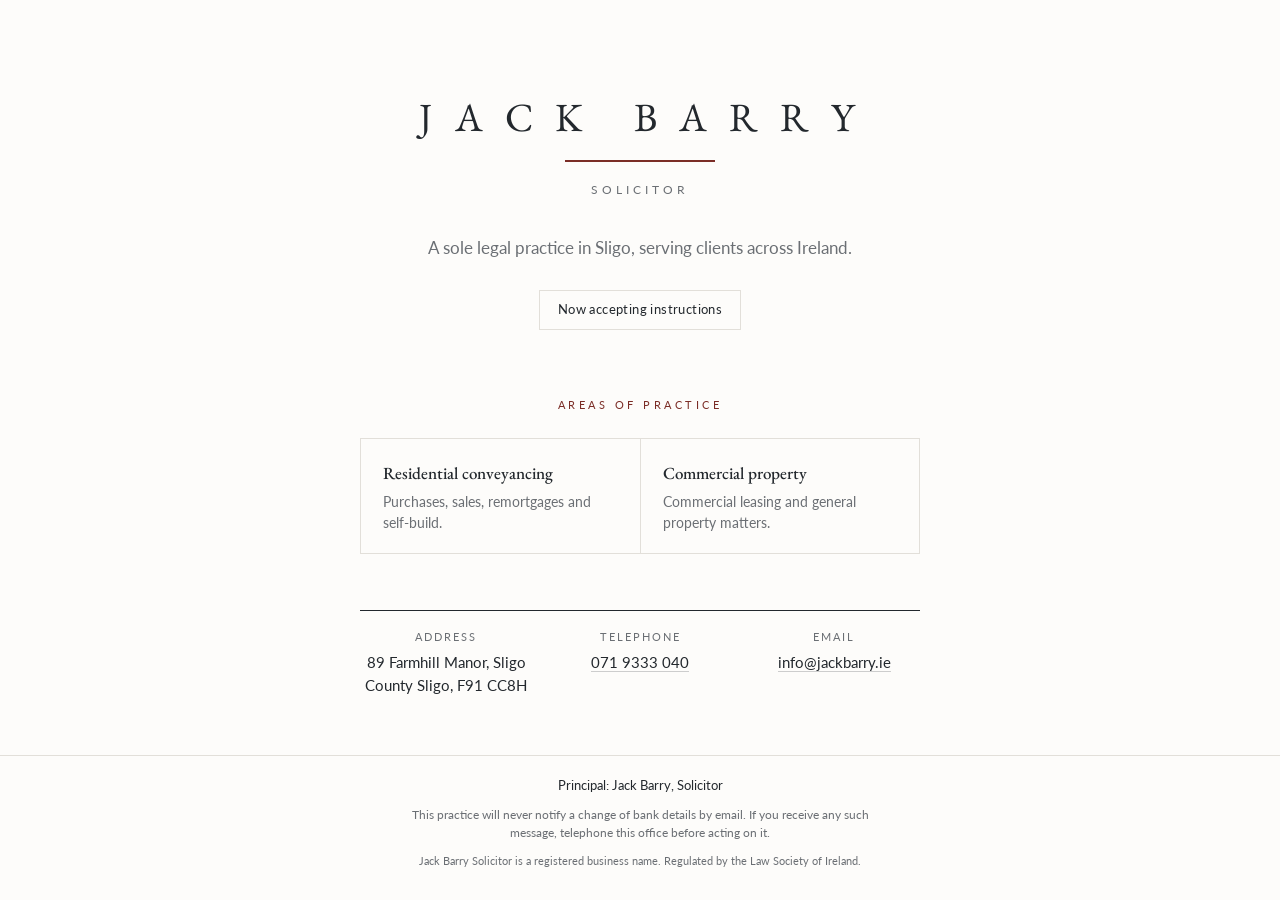
==== index.html @ 8c0473c4 "Add files via upload" ====
<!DOCTYPE html>
<html lang="en">
<head>
<meta charset="UTF-8">
<meta name="viewport" content="width=device-width, initial-scale=1.0">
<title>Jack Barry Solicitor — Solicitors, Sligo</title>
<meta name="description" content="Jack Barry Solicitor — a sole legal practice in Sligo. Residential and commercial conveyancing, probate, wills and enduring powers of attorney. Serving clients across Ireland.">
<meta name="robots" content="index,follow">
<link rel="preconnect" href="https://fonts.googleapis.com">
<link rel="preconnect" href="https://fonts.gstatic.com" crossorigin>
<link href="https://fonts.googleapis.com/css2?family=EB+Garamond:wght@400;500&family=Lato:wght@400;700&display=swap" rel="stylesheet">
<style>
  :root{ --ink:#23282D; --oxblood:#7B2D26; --muted:#6B6F74; --line:#E2DFD9; --paper:#FDFCFA; }
  *{box-sizing:border-box;margin:0;padding:0}
  body{font-family:'Lato',system-ui,sans-serif;color:var(--ink);background:var(--paper);
       line-height:1.65;-webkit-font-smoothing:antialiased;min-height:100vh;
       display:flex;flex-direction:column}
  .wrap{width:100%;max-width:620px;margin:0 auto;padding:0 30px}

  /* masthead — mirrors the letterhead exactly */
  header{flex:1 0 auto;display:flex;flex-direction:column;justify-content:center;
         align-items:center;text-align:center;padding:84px 0 52px}
  .name{font-family:'EB Garamond',Georgia,serif;font-weight:400;font-size:40px;
        letter-spacing:7px;color:var(--ink);line-height:1.15}
  @media(max-width:560px){.name{font-size:26px;letter-spacing:4px}}
  .rule{width:150px;height:2px;background:var(--oxblood);margin:20px auto 18px}
  .role{font-size:12px;letter-spacing:4px;color:var(--muted);text-transform:uppercase}
  .lede{margin:34px auto 0;font-size:17px;color:var(--muted);max-width:430px}
  .status{display:inline-block;margin-top:28px;font-size:13px;letter-spacing:.4px;
          color:var(--ink);border:1px solid var(--line);padding:8px 18px}

  /* practice areas */
  .areas{padding:4px 0 56px}
  .eyebrow{text-align:center;font-size:11px;letter-spacing:3.5px;text-transform:uppercase;
           color:var(--oxblood);margin-bottom:24px}
  .grid{display:grid;grid-template-columns:1fr 1fr;gap:1px;background:var(--line);border:1px solid var(--line)}
  @media(max-width:560px){.grid{grid-template-columns:1fr}}
  .cell{background:var(--paper);padding:20px 22px}
  .cell h2{font-family:'EB Garamond',Georgia,serif;font-weight:500;font-size:17px;margin-bottom:5px}
  .cell p{font-size:13.5px;color:var(--muted);line-height:1.5}

  /* contact — labelled, like the letterhead footer */
  .contact{padding:0 0 58px}
  .cols{display:grid;grid-template-columns:repeat(3,1fr);gap:22px;text-align:center;
        border-top:1px solid var(--ink);padding-top:18px}
  @media(max-width:560px){.cols{grid-template-columns:1fr;gap:16px}}
  .lbl{font-size:10.5px;letter-spacing:2px;text-transform:uppercase;color:var(--muted);margin-bottom:5px}
  .val{font-size:14.5px;line-height:1.6}
  .val a{color:var(--ink);text-decoration:none;border-bottom:1px solid rgba(35,40,45,.22)}
  .val a:hover{border-color:var(--oxblood)}

  footer{flex-shrink:0;border-top:1px solid var(--line);padding:20px 0 30px;text-align:center}
  .principal{font-size:12.5px;color:var(--ink);margin-bottom:9px}
  .fraud{font-size:11.5px;color:var(--muted);max-width:470px;margin:0 auto;line-height:1.55}
  .reg{font-size:10.5px;color:var(--muted);margin-top:11px}
</style>
</head>
<body>

<header>
  <div class="wrap">
    <div class="name">J A C K &nbsp; B A R R Y</div>
    <div class="rule"></div>
    <div class="role">Solicitor</div>
    <p class="lede">A sole legal practice in Sligo, serving clients across Ireland.</p>
    <span class="status">Now accepting instructions</span>
  </div>
</header>

<section class="areas">
  <div class="wrap">
    <div class="eyebrow">Areas of practice</div>
    <div class="grid">
      <div class="cell"><h2>Residential conveyancing</h2><p>Purchases, sales, remortgages and self-build.</p></div>
      <div class="cell"><h2>Commercial property</h2><p>Commercial leasing and general property matters.</p></div>
    </div>
  </div>
</section>

<section class="contact">
  <div class="wrap">
    <div class="cols">
      <div>
        <div class="lbl">Address</div>
        <div class="val">89 Farmhill Manor, Sligo<br>County Sligo, F91&nbsp;CC8H</div>
      </div>
      <div>
        <div class="lbl">Telephone</div>
        <div class="val"><a href="tel:+353719333040">071 9333 040</a></div>
      </div>
      <div>
        <div class="lbl">Email</div>
        <div class="val"><a href="mailto:info@jackbarry.ie">info@jackbarry.ie</a></div>
      </div>
    </div>
  </div>
</section>

<footer>
  <div class="wrap">
    <p class="principal">Principal: Jack Barry, Solicitor</p>
    <p class="fraud">This practice will never notify a change of bank details by email. If you receive any such message, telephone this office before acting on it.</p>
    <p class="reg">Jack Barry Solicitor is a registered business name. Regulated by the Law Society of Ireland.</p>
  </div>
</footer>

</body>
</html>
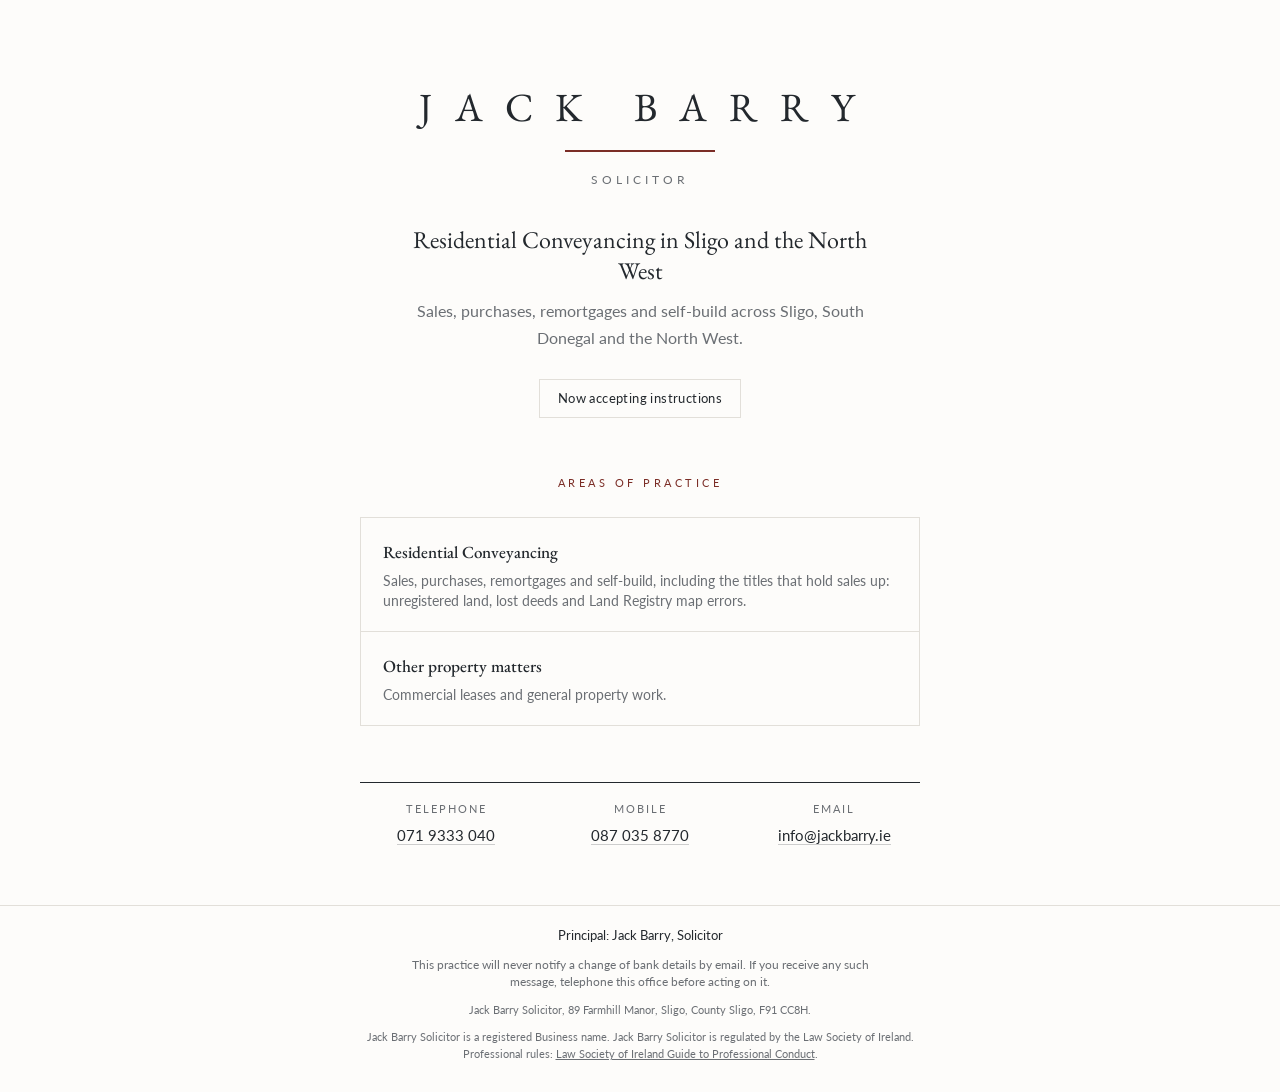
==== commit 51bec233: "Add files via upload Lead with residential conveyancing" ====
--- a/index.html
+++ b/index.html
@@ -3,8 +3,8 @@
 <head>
 <meta charset="UTF-8">
 <meta name="viewport" content="width=device-width, initial-scale=1.0">
-<title>Jack Barry Solicitor — Solicitors, Sligo</title>
-<meta name="description" content="Jack Barry Solicitor — a sole legal practice in Sligo. Residential and commercial conveyancing, probate, wills and enduring powers of attorney. Serving clients across Ireland.">
+<title>Jack Barry Solicitor | Residential Conveyancing, Sligo</title>
+<meta name="description" content="Residential Conveyancing solicitor in Sligo: sales, purchases and remortgages across Sligo, South Donegal and the North West.">
 <meta name="robots" content="index,follow">
 <link rel="preconnect" href="https://fonts.googleapis.com">
 <link rel="preconnect" href="https://fonts.gstatic.com" crossorigin>
@@ -25,7 +25,10 @@
   @media(max-width:560px){.name{font-size:26px;letter-spacing:4px}}
   .rule{width:150px;height:2px;background:var(--oxblood);margin:20px auto 18px}
   .role{font-size:12px;letter-spacing:4px;color:var(--muted);text-transform:uppercase}
-  .lede{margin:34px auto 0;font-size:17px;color:var(--muted);max-width:430px}
+  h1{font-family:'EB Garamond',Georgia,serif;font-weight:400;font-size:24px;line-height:1.3;
+     color:var(--ink);margin:34px auto 0;max-width:460px}
+  @media(max-width:560px){h1{font-size:21px}}
+  .lede{margin:12px auto 0;font-size:16px;color:var(--muted);max-width:450px}
   .status{display:inline-block;margin-top:28px;font-size:13px;letter-spacing:.4px;
           color:var(--ink);border:1px solid var(--line);padding:8px 18px}
 
@@ -36,6 +39,7 @@
   .grid{display:grid;grid-template-columns:1fr 1fr;gap:1px;background:var(--line);border:1px solid var(--line)}
   @media(max-width:560px){.grid{grid-template-columns:1fr}}
   .cell{background:var(--paper);padding:20px 22px}
+  .cell.wide{grid-column:1 / -1}
   .cell h2{font-family:'EB Garamond',Georgia,serif;font-weight:500;font-size:17px;margin-bottom:5px}
   .cell p{font-size:13.5px;color:var(--muted);line-height:1.5}
 
@@ -52,7 +56,8 @@
   footer{flex-shrink:0;border-top:1px solid var(--line);padding:20px 0 30px;text-align:center}
   .principal{font-size:12.5px;color:var(--ink);margin-bottom:9px}
   .fraud{font-size:11.5px;color:var(--muted);max-width:470px;margin:0 auto;line-height:1.55}
-  .reg{font-size:10.5px;color:var(--muted);margin-top:11px}
+  .reg{font-size:10.5px;color:var(--muted);margin-top:11px;line-height:1.55}
+  .reg a{color:var(--muted)}
 </style>
 </head>
 <body>
@@ -62,7 +67,8 @@
     <div class="name">J A C K &nbsp; B A R R Y</div>
     <div class="rule"></div>
     <div class="role">Solicitor</div>
-    <p class="lede">A sole legal practice in Sligo, serving clients across Ireland.</p>
+    <h1>Residential Conveyancing in Sligo and the North West</h1>
+    <p class="lede">Sales, purchases, remortgages and self-build across Sligo, South Donegal and the North West.</p>
     <span class="status">Now accepting instructions</span>
   </div>
 </header>
@@ -71,8 +77,8 @@
   <div class="wrap">
     <div class="eyebrow">Areas of practice</div>
     <div class="grid">
-      <div class="cell"><h2>Residential conveyancing</h2><p>Purchases, sales, remortgages and self-build.</p></div>
-      <div class="cell"><h2>Commercial property</h2><p>Commercial leasing and general property matters.</p></div>
+      <div class="cell wide"><h2>Residential Conveyancing</h2><p>Sales, purchases, remortgages and self-build, including the titles that hold sales up: unregistered land, lost deeds and Land Registry map errors.</p></div>
+      <div class="cell wide"><h2>Other property matters</h2><p>Commercial leases and general property work.</p></div>
     </div>
   </div>
 </section>
@@ -81,12 +87,12 @@
   <div class="wrap">
     <div class="cols">
       <div>
-        <div class="lbl">Address</div>
-        <div class="val">89 Farmhill Manor, Sligo<br>County Sligo, F91&nbsp;CC8H</div>
+        <div class="lbl">Telephone</div>
+        <div class="val"><a href="tel:+353719333040">071 9333 040</a></div>
       </div>
       <div>
-        <div class="lbl">Telephone</div>
-        <div class="val"><a href="tel:+353719333040">071 9333 040</a></div>
+        <div class="lbl">Mobile</div>
+        <div class="val"><a href="tel:+353870358770">087 035 8770</a></div>
       </div>
       <div>
         <div class="lbl">Email</div>
@@ -100,7 +106,8 @@
   <div class="wrap">
     <p class="principal">Principal: Jack Barry, Solicitor</p>
     <p class="fraud">This practice will never notify a change of bank details by email. If you receive any such message, telephone this office before acting on it.</p>
-    <p class="reg">Jack Barry Solicitor is a registered business name. Regulated by the Law Society of Ireland.</p>
+    <p class="reg">Jack Barry Solicitor, 89 Farmhill Manor, Sligo, County Sligo, F91&nbsp;CC8H.</p>
+    <p class="reg">Jack Barry Solicitor is a registered Business name. Jack Barry Solicitor is regulated by the Law Society of Ireland. Professional rules: <a href="https://www.lawsociety.ie/globalassets/documents/committees/conduct-guide.pdf">Law Society of Ireland Guide to Professional Conduct</a>.</p>
   </div>
 </footer>
 
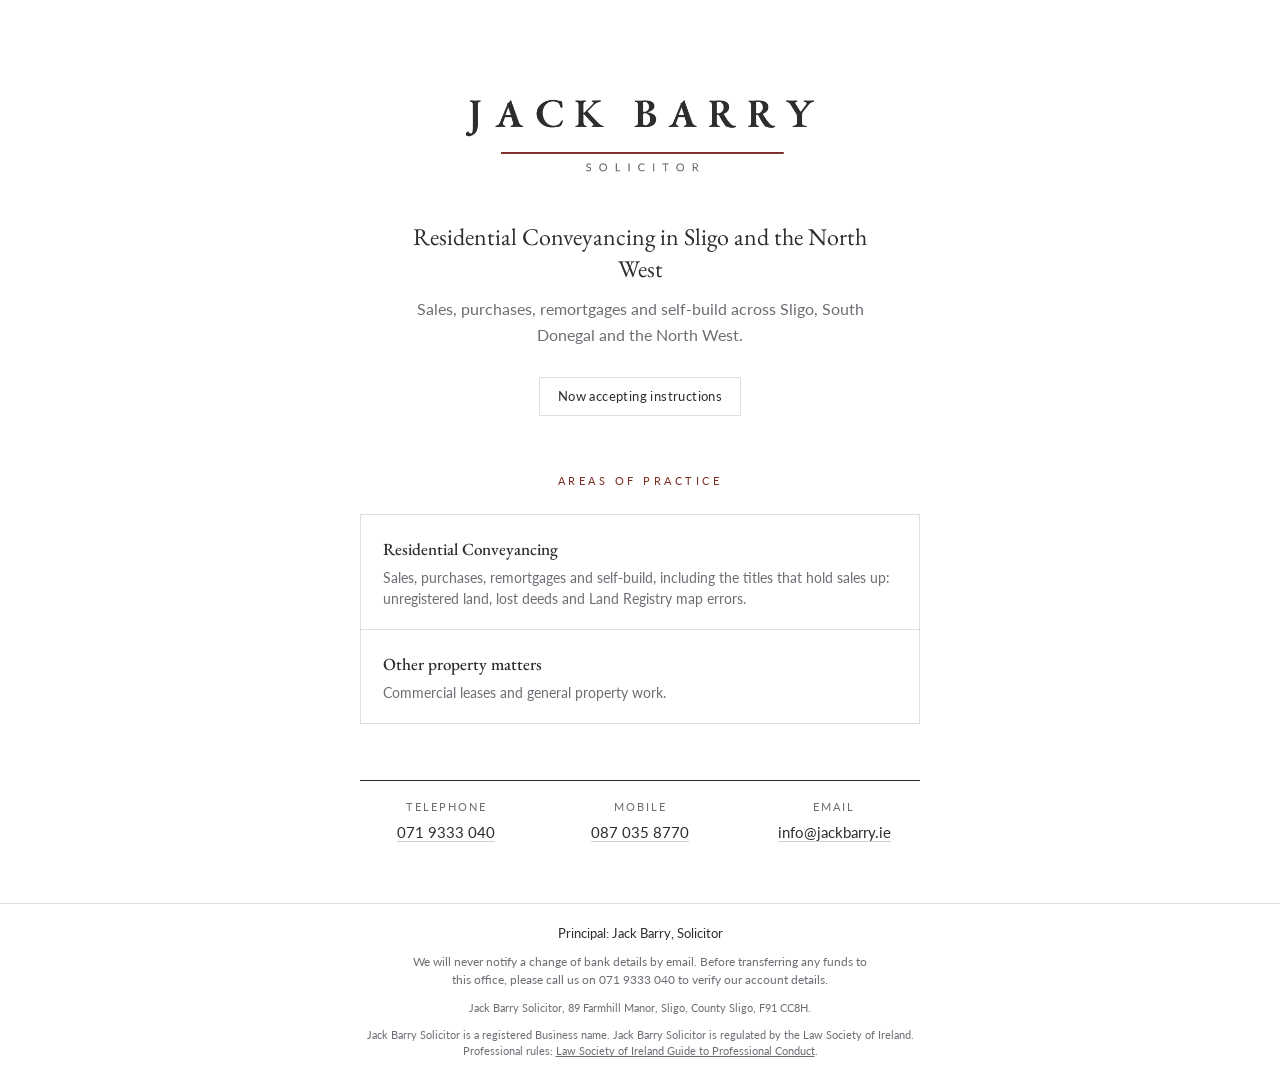
==== commit 6d03b204: "Add files via upload" ====
--- a/index.html
+++ b/index.html
@@ -6,25 +6,34 @@
 <title>Jack Barry Solicitor | Residential Conveyancing, Sligo</title>
 <meta name="description" content="Residential Conveyancing solicitor in Sligo: sales, purchases and remortgages across Sligo, South Donegal and the North West.">
 <meta name="robots" content="index,follow">
+<link rel="icon" href="/favicon.ico">
+<link rel="icon" type="image/png" sizes="192x192" href="/favicon-192.png">
+<link rel="apple-touch-icon" href="/apple-touch-icon.png">
+<meta property="og:type" content="website">
+<meta property="og:url" content="https://www.jackbarry.ie/">
+<meta property="og:site_name" content="Jack Barry Solicitor">
+<meta property="og:title" content="Jack Barry Solicitor | Residential Conveyancing, Sligo">
+<meta property="og:description" content="Residential Conveyancing solicitor in Sligo: sales, purchases and remortgages across Sligo, South Donegal and the North West.">
+<meta property="og:image" content="https://www.jackbarry.ie/og-image.png">
+<meta property="og:image:width" content="1200">
+<meta property="og:image:height" content="630">
+<meta property="og:image:alt" content="Jack Barry Solicitor">
+<meta name="twitter:card" content="summary_large_image">
 <link rel="preconnect" href="https://fonts.googleapis.com">
 <link rel="preconnect" href="https://fonts.gstatic.com" crossorigin>
 <link href="https://fonts.googleapis.com/css2?family=EB+Garamond:wght@400;500&family=Lato:wght@400;700&display=swap" rel="stylesheet">
 <style>
-  :root{ --ink:#23282D; --oxblood:#7B2D26; --muted:#6B6F74; --line:#E2DFD9; --paper:#FDFCFA; }
+  :root{ --ink:#2D2D2D; --oxblood:#7B2D26; --muted:#6B6F74; --line:#E2DFD9; --paper:#FFFFFF; }
   *{box-sizing:border-box;margin:0;padding:0}
   body{font-family:'Lato',system-ui,sans-serif;color:var(--ink);background:var(--paper);
        line-height:1.65;-webkit-font-smoothing:antialiased;min-height:100vh;
        display:flex;flex-direction:column}
   .wrap{width:100%;max-width:620px;margin:0 auto;padding:0 30px}
 
-  /* masthead — mirrors the letterhead exactly */
+  /* masthead — the letterhead header image, built into this file so it always shows */
   header{flex:1 0 auto;display:flex;flex-direction:column;justify-content:center;
          align-items:center;text-align:center;padding:84px 0 52px}
-  .name{font-family:'EB Garamond',Georgia,serif;font-weight:400;font-size:40px;
-        letter-spacing:7px;color:var(--ink);line-height:1.15}
-  @media(max-width:560px){.name{font-size:26px;letter-spacing:4px}}
-  .rule{width:150px;height:2px;background:var(--oxblood);margin:20px auto 18px}
-  .role{font-size:12px;letter-spacing:4px;color:var(--muted);text-transform:uppercase}
+  .masthead{display:block;width:380px;max-width:100%;height:auto;margin:0 auto 4px}
   h1{font-family:'EB Garamond',Georgia,serif;font-weight:400;font-size:24px;line-height:1.3;
      color:var(--ink);margin:34px auto 0;max-width:460px}
   @media(max-width:560px){h1{font-size:21px}}
@@ -50,7 +59,7 @@
   @media(max-width:560px){.cols{grid-template-columns:1fr;gap:16px}}
   .lbl{font-size:10.5px;letter-spacing:2px;text-transform:uppercase;color:var(--muted);margin-bottom:5px}
   .val{font-size:14.5px;line-height:1.6}
-  .val a{color:var(--ink);text-decoration:none;border-bottom:1px solid rgba(35,40,45,.22)}
+  .val a{color:var(--ink);text-decoration:none;border-bottom:1px solid rgba(45,45,45,.22)}
   .val a:hover{border-color:var(--oxblood)}
 
   footer{flex-shrink:0;border-top:1px solid var(--line);padding:20px 0 30px;text-align:center}
@@ -64,9 +73,7 @@
 
 <header>
   <div class="wrap">
-    <div class="name">J A C K &nbsp; B A R R Y</div>
-    <div class="rule"></div>
-    <div class="role">Solicitor</div>
+    <img class="masthead" src="[data-uri]" width="380" height="103" alt="Jack Barry, Solicitor">
     <h1>Residential Conveyancing in Sligo and the North West</h1>
     <p class="lede">Sales, purchases, remortgages and self-build across Sligo, South Donegal and the North West.</p>
     <span class="status">Now accepting instructions</span>
@@ -105,7 +112,7 @@
 <footer>
   <div class="wrap">
     <p class="principal">Principal: Jack Barry, Solicitor</p>
-    <p class="fraud">This practice will never notify a change of bank details by email. If you receive any such message, telephone this office before acting on it.</p>
+    <p class="fraud">We will never notify a change of bank details by email. Before transferring any funds to this office, please call us on 071&nbsp;9333&nbsp;040 to verify our account details.</p>
     <p class="reg">Jack Barry Solicitor, 89 Farmhill Manor, Sligo, County Sligo, F91&nbsp;CC8H.</p>
     <p class="reg">Jack Barry Solicitor is a registered Business name. Jack Barry Solicitor is regulated by the Law Society of Ireland. Professional rules: <a href="https://www.lawsociety.ie/globalassets/documents/committees/conduct-guide.pdf">Law Society of Ireland Guide to Professional Conduct</a>.</p>
   </div>
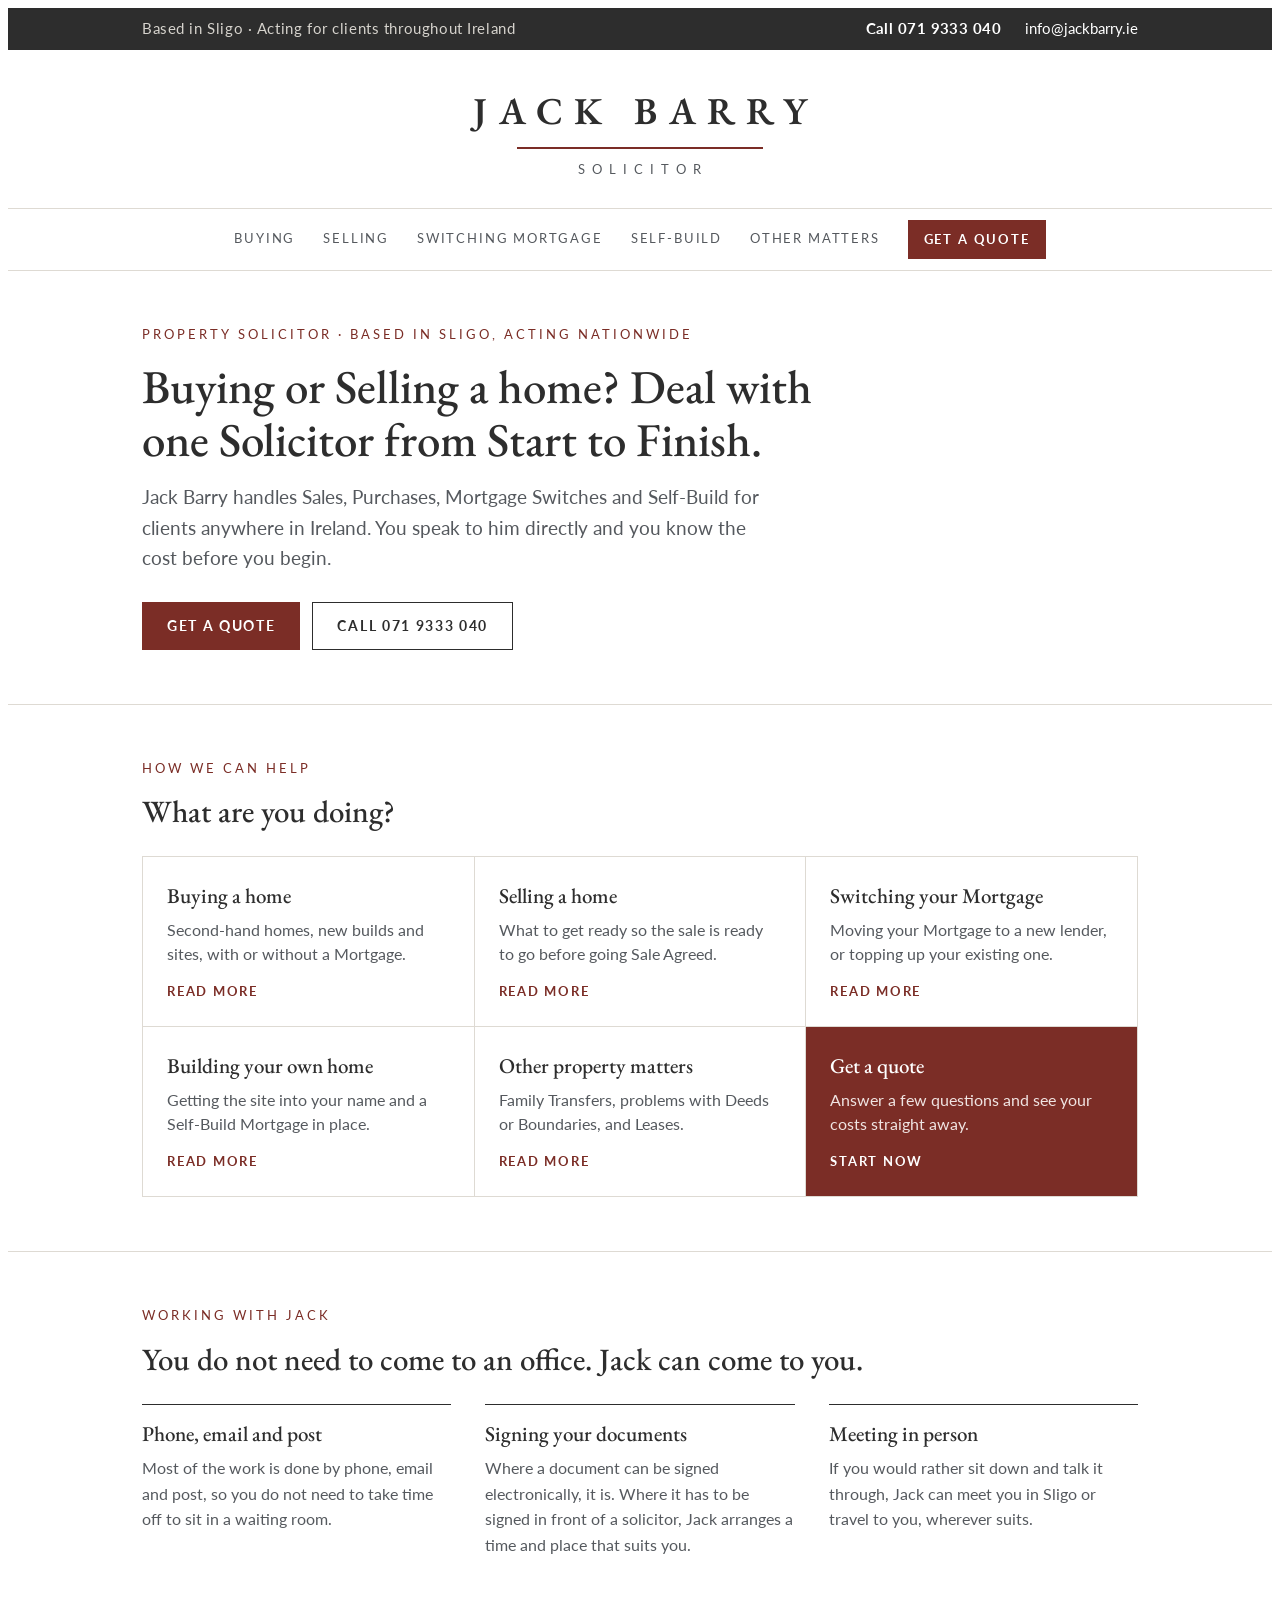
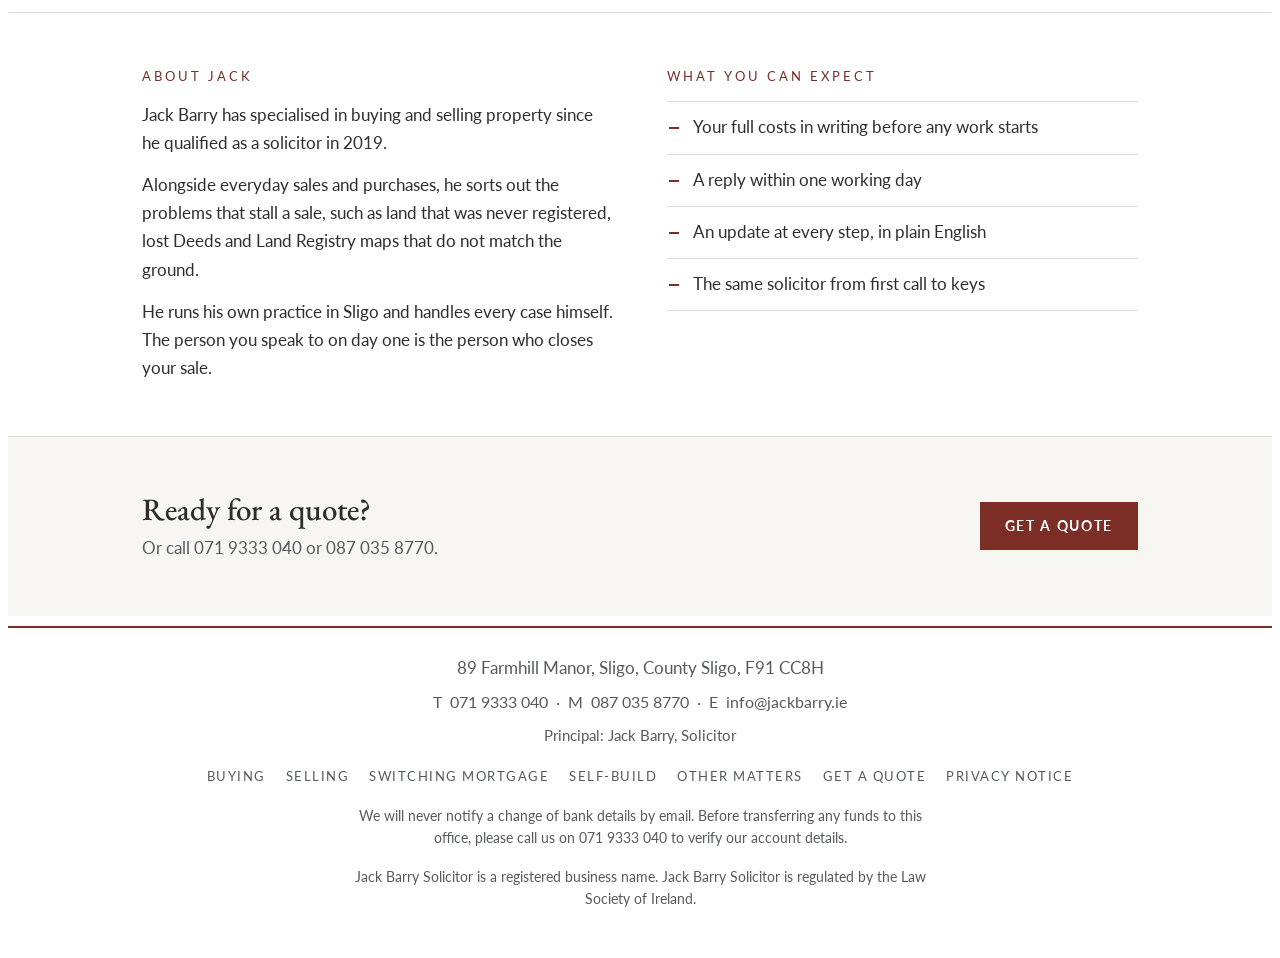
==== commit e25ea739: "Add files via upload" ====
--- a/index.html
+++ b/index.html
@@ -1,122 +1,75 @@
-<!DOCTYPE html>
-<html lang="en">
+<!doctype html>
+<html lang="en-IE">
 <head>
-<meta charset="UTF-8">
-<meta name="viewport" content="width=device-width, initial-scale=1.0">
-<title>Jack Barry Solicitor | Residential Conveyancing, Sligo</title>
-<meta name="description" content="Residential Conveyancing solicitor in Sligo: sales, purchases and remortgages across Sligo, South Donegal and the North West.">
-<meta name="robots" content="index,follow">
-<link rel="icon" href="/favicon.ico">
-<link rel="icon" type="image/png" sizes="192x192" href="/favicon-192.png">
-<link rel="apple-touch-icon" href="/apple-touch-icon.png">
+<meta charset="utf-8">
+<meta name="viewport" content="width=device-width, initial-scale=1, viewport-fit=cover">
+<title>Jack Barry Solicitor | Residential Conveyancing, Sligo and nationwide</title>
+<meta name="description" content="Buying or Selling a home? Deal with one Solicitor from Start to Finish. Jack Barry handles Sales, Purchases, Mortgage Switches and Self-Build for clients anywhere in Ireland.">
+<link rel="canonical" href="https://www.jackbarry.ie/">
+<meta property="og:title" content="Jack Barry Solicitor | Residential Conveyancing, Sligo and nationwide">
+<meta property="og:description" content="Buying or Selling a home? Deal with one Solicitor from Start to Finish. Jack Barry handles Sales, Purchases, Mortgage Switches and Self-Build for clients anywhere in Ireland.">
 <meta property="og:type" content="website">
 <meta property="og:url" content="https://www.jackbarry.ie/">
-<meta property="og:site_name" content="Jack Barry Solicitor">
-<meta property="og:title" content="Jack Barry Solicitor | Residential Conveyancing, Sligo">
-<meta property="og:description" content="Residential Conveyancing solicitor in Sligo: sales, purchases and remortgages across Sligo, South Donegal and the North West.">
 <meta property="og:image" content="https://www.jackbarry.ie/og-image.png">
-<meta property="og:image:width" content="1200">
-<meta property="og:image:height" content="630">
-<meta property="og:image:alt" content="Jack Barry Solicitor">
-<meta name="twitter:card" content="summary_large_image">
 <link rel="preconnect" href="https://fonts.googleapis.com">
 <link rel="preconnect" href="https://fonts.gstatic.com" crossorigin>
-<link href="https://fonts.googleapis.com/css2?family=EB+Garamond:wght@400;500&family=Lato:wght@400;700&display=swap" rel="stylesheet">
-<style>
-  :root{ --ink:#2D2D2D; --oxblood:#7B2D26; --muted:#6B6F74; --line:#E2DFD9; --paper:#FFFFFF; }
-  *{box-sizing:border-box;margin:0;padding:0}
-  body{font-family:'Lato',system-ui,sans-serif;color:var(--ink);background:var(--paper);
-       line-height:1.65;-webkit-font-smoothing:antialiased;min-height:100vh;
-       display:flex;flex-direction:column}
-  .wrap{width:100%;max-width:620px;margin:0 auto;padding:0 30px}
-
-  /* masthead — the letterhead header image, built into this file so it always shows */
-  header{flex:1 0 auto;display:flex;flex-direction:column;justify-content:center;
-         align-items:center;text-align:center;padding:84px 0 52px}
-  .masthead{display:block;width:380px;max-width:100%;height:auto;margin:0 auto 4px}
-  h1{font-family:'EB Garamond',Georgia,serif;font-weight:400;font-size:24px;line-height:1.3;
-     color:var(--ink);margin:34px auto 0;max-width:460px}
-  @media(max-width:560px){h1{font-size:21px}}
-  .lede{margin:12px auto 0;font-size:16px;color:var(--muted);max-width:450px}
-  .status{display:inline-block;margin-top:28px;font-size:13px;letter-spacing:.4px;
-          color:var(--ink);border:1px solid var(--line);padding:8px 18px}
-
-  /* practice areas */
-  .areas{padding:4px 0 56px}
-  .eyebrow{text-align:center;font-size:11px;letter-spacing:3.5px;text-transform:uppercase;
-           color:var(--oxblood);margin-bottom:24px}
-  .grid{display:grid;grid-template-columns:1fr 1fr;gap:1px;background:var(--line);border:1px solid var(--line)}
-  @media(max-width:560px){.grid{grid-template-columns:1fr}}
-  .cell{background:var(--paper);padding:20px 22px}
-  .cell.wide{grid-column:1 / -1}
-  .cell h2{font-family:'EB Garamond',Georgia,serif;font-weight:500;font-size:17px;margin-bottom:5px}
-  .cell p{font-size:13.5px;color:var(--muted);line-height:1.5}
-
-  /* contact — labelled, like the letterhead footer */
-  .contact{padding:0 0 58px}
-  .cols{display:grid;grid-template-columns:repeat(3,1fr);gap:22px;text-align:center;
-        border-top:1px solid var(--ink);padding-top:18px}
-  @media(max-width:560px){.cols{grid-template-columns:1fr;gap:16px}}
-  .lbl{font-size:10.5px;letter-spacing:2px;text-transform:uppercase;color:var(--muted);margin-bottom:5px}
-  .val{font-size:14.5px;line-height:1.6}
-  .val a{color:var(--ink);text-decoration:none;border-bottom:1px solid rgba(45,45,45,.22)}
-  .val a:hover{border-color:var(--oxblood)}
-
-  footer{flex-shrink:0;border-top:1px solid var(--line);padding:20px 0 30px;text-align:center}
-  .principal{font-size:12.5px;color:var(--ink);margin-bottom:9px}
-  .fraud{font-size:11.5px;color:var(--muted);max-width:470px;margin:0 auto;line-height:1.55}
-  .reg{font-size:10.5px;color:var(--muted);margin-top:11px;line-height:1.55}
-  .reg a{color:var(--muted)}
-</style>
+<link rel="stylesheet" href="https://fonts.googleapis.com/css2?family=EB+Garamond:wght@400;500;600&family=Lato:wght@400;700&display=swap">
+<link rel="stylesheet" href="/assets/style.css">
 </head>
 <body>
-
+<a class="skip" href="#main">Skip to the page</a>
 <header>
-  <div class="wrap">
-    <img class="masthead" src="[data-uri]" width="380" height="103" alt="Jack Barry, Solicitor">
-    <h1>Residential Conveyancing in Sligo and the North West</h1>
-    <p class="lede">Sales, purchases, remortgages and self-build across Sligo, South Donegal and the North West.</p>
-    <span class="status">Now accepting instructions</span>
+  <div class="topbar"><div class="wrap">
+    <span class="where">Based in Sligo · Acting for clients throughout Ireland</span>
+    <span class="reach"><a class="tel" href="tel:+353719333040">Call 071 9333 040</a><a class="mail" href="mailto:info@jackbarry.ie">info@jackbarry.ie</a></span>
+  </div></div>
+  <div class="wrap mast">
+    <a href="/" aria-label="Jack Barry Solicitor, home">
+      <span class="name">JACK BARRY</span><span class="rule"></span><span class="role">SOLICITOR</span>
+    </a>
   </div>
+  <nav aria-label="Main" id="nav">
+    <div class="wrap">
+      <button type="button" class="menubtn" id="menubtn" aria-expanded="false" aria-controls="navlinks">Menu</button>
+      <div class="links" id="navlinks"><a href="/buying/">Buying</a><a href="/selling/">Selling</a><a href="/switching/">Switching Mortgage</a><a href="/self-build/">Self-Build</a><a href="/other/">Other matters</a></div>
+      <a href="/quote/" class="cta">Get a quote</a>
+    </div>
+  </nav>
 </header>
-
-<section class="areas">
-  <div class="wrap">
-    <div class="eyebrow">Areas of practice</div>
-    <div class="grid">
-      <div class="cell wide"><h2>Residential Conveyancing</h2><p>Sales, purchases, remortgages and self-build, including the titles that hold sales up: unregistered land, lost deeds and Land Registry map errors.</p></div>
-      <div class="cell wide"><h2>Other property matters</h2><p>Commercial leases and general property work.</p></div>
-    </div>
-  </div>
-</section>
-
-<section class="contact">
-  <div class="wrap">
-    <div class="cols">
-      <div>
-        <div class="lbl">Telephone</div>
-        <div class="val"><a href="tel:+353719333040">071 9333 040</a></div>
-      </div>
-      <div>
-        <div class="lbl">Mobile</div>
-        <div class="val"><a href="tel:+353870358770">087 035 8770</a></div>
-      </div>
-      <div>
-        <div class="lbl">Email</div>
-        <div class="val"><a href="mailto:info@jackbarry.ie">info@jackbarry.ie</a></div>
-      </div>
-    </div>
-  </div>
-</section>
-
+<main id="main">
+<section><div class="wrap"><div style="max-width:46rem">
+<p class="eyebrow">Property solicitor · Based in Sligo, acting nationwide</p>
+<h1>Buying or Selling a home? Deal with one Solicitor from Start to Finish.</h1>
+<p class="lede">Jack Barry handles Sales, Purchases, Mortgage Switches and Self-Build for clients anywhere in Ireland. You speak to him directly and you know the cost before you begin.</p>
+<div class="btns"><a class="btn" href="/quote/">Get a quote</a><a class="btn ghost" href="tel:+353719333040">Call 071 9333 040</a></div>
+</div></div></section>
+<section><div class="wrap"><div class="sec-head"><p class="eyebrow">How we can help</p><h2>What are you doing?</h2></div><div class="tiles"><a class="tile" href="/buying/"><h3>Buying a home</h3><p>Second-hand homes, new builds and sites, with or without a Mortgage.</p><span class="more">Read more</span></a><a class="tile" href="/selling/"><h3>Selling a home</h3><p>What to get ready so the sale is ready to go before going Sale Agreed.</p><span class="more">Read more</span></a><a class="tile" href="/switching/"><h3>Switching your Mortgage</h3><p>Moving your Mortgage to a new lender, or topping up your existing one.</p><span class="more">Read more</span></a><a class="tile" href="/self-build/"><h3>Building your own home</h3><p>Getting the site into your name and a Self-Build Mortgage in place.</p><span class="more">Read more</span></a><a class="tile" href="/other/"><h3>Other property matters</h3><p>Family Transfers, problems with Deeds or Boundaries, and Leases.</p><span class="more">Read more</span></a><a class="tile dark" href="/quote/"><h3>Get a quote</h3><p>Answer a few questions and see your costs straight away.</p><span class="more">Start now</span></a></div></div></section>
+<section><div class="wrap"><div class="sec-head"><p class="eyebrow">Working with Jack</p><h2>You do not need to come to an office. Jack can come to you.</h2></div><ul class="cols3">
+<li><h3>Phone, email and post</h3><p>Most of the work is done by phone, email and post, so you do not need to take time off to sit in a waiting room.</p></li>
+<li><h3>Signing your documents</h3><p>Where a document can be signed electronically, it is. Where it has to be signed in front of a solicitor, Jack arranges a time and place that suits you.</p></li>
+<li><h3>Meeting in person</h3><p>If you would rather sit down and talk it through, Jack can meet you in Sligo or travel to you, wherever suits.</p></li>
+</ul></div></section>
+<section><div class="wrap two"><div class="about"><p class="eyebrow">About Jack</p>
+<p>Jack Barry has specialised in buying and selling property since he qualified as a solicitor in 2019.</p>
+<p>Alongside everyday sales and purchases, he sorts out the problems that stall a sale, such as land that was never registered, lost Deeds and Land Registry maps that do not match the ground.</p>
+<p>He runs his own practice in Sligo and handles every case himself. The person you speak to on day one is the person who closes your sale.</p></div>
+<div><p class="eyebrow">What you can expect</p><ul class="checks">
+<li>Your full costs in writing before any work starts</li>
+<li>A reply within one working day</li>
+<li>An update at every step, in plain English</li>
+<li>The same solicitor from first call to keys</li></ul></div></div></section>
+<section class="band"><div class="wrap"><div><h2>Ready for a quote?</h2><p>Or call 071 9333 040 or 087 035 8770.</p></div><a class="btn" href="/quote/">Get a quote</a></div></section>
+</main>
 <footer>
   <div class="wrap">
+    <p class="addr">89 Farmhill Manor, Sligo, County Sligo, F91 CC8H</p>
+    <p class="tew"><span>T&nbsp; 071 9333 040</span> &nbsp;·&nbsp; <span>M&nbsp; 087 035 8770</span> &nbsp;·&nbsp; <span>E&nbsp; info@jackbarry.ie</span></p>
     <p class="principal">Principal: Jack Barry, Solicitor</p>
-    <p class="fraud">We will never notify a change of bank details by email. Before transferring any funds to this office, please call us on 071&nbsp;9333&nbsp;040 to verify our account details.</p>
-    <p class="reg">Jack Barry Solicitor, 89 Farmhill Manor, Sligo, County Sligo, F91&nbsp;CC8H.</p>
-    <p class="reg">Jack Barry Solicitor is a registered Business name. Jack Barry Solicitor is regulated by the Law Society of Ireland. Professional rules: <a href="https://www.lawsociety.ie/globalassets/documents/committees/conduct-guide.pdf">Law Society of Ireland Guide to Professional Conduct</a>.</p>
+    <div class="flinks"><a href="/buying/">Buying</a><a href="/selling/">Selling</a><a href="/switching/">Switching Mortgage</a><a href="/self-build/">Self-Build</a><a href="/other/">Other matters</a><a href="/quote/">Get a quote</a><a href="/privacy/">Privacy notice</a></div>
+    <p class="fine">We will never notify a change of bank details by email. Before transferring any funds to this office, please call us on 071&nbsp;9333&nbsp;040 to verify our account details.</p>
+    <p class="fine">Jack Barry Solicitor is a registered business name. Jack Barry Solicitor is regulated by the Law Society of Ireland.</p>
   </div>
 </footer>
-
+<script src="/assets/site.js" defer></script>
 </body>
 </html>
--- a/assets/style.css
+++ b/assets/style.css
@@ -0,0 +1,205 @@
+
+  /* Layout: the letterhead as a website. Centred masthead and footer exactly as on the
+     letter; everything between them reads left to right like the body of a letter. */
+  :root{
+    --ink:#2D2D2D; --oxblood:#7B2D26; --muted:#55595E; --line:#DEDAD3; --paper:#FFFFFF; --wash:#F7F6F3;
+    --serif:'EB Garamond',Georgia,'Times New Roman',serif;
+    --sans:'Lato',system-ui,-apple-system,'Segoe UI',sans-serif;
+    color-scheme:light;
+  }
+  *{box-sizing:border-box}
+  body{background:var(--paper);color:var(--ink);font-family:var(--sans);font-size:17px;line-height:1.65;-webkit-font-smoothing:antialiased}
+  h1,h2,h3,p,ul,ol,fieldset,legend{margin:0;padding:0}
+  ul,ol{list-style:none}
+  fieldset{border:0;min-width:0}
+  a{color:inherit}
+  button{font:inherit;color:inherit}
+  .wrap{max-width:1040px;margin:0 auto;padding-left:max(22px,env(safe-area-inset-left,0px));padding-right:max(22px,env(safe-area-inset-right,0px))}
+  :focus-visible{outline:2px solid var(--oxblood);outline-offset:3px}
+
+  .review{background:var(--wash);border-bottom:1px solid var(--line);font-size:13px;color:var(--muted);text-align:center}
+  .review .wrap{padding-block:7px}
+
+  /* contact strip: the phone number is the first thing on every page */
+  .topbar{background:var(--ink);color:var(--paper);font-size:14.5px}
+  .topbar .wrap{display:flex;justify-content:space-between;align-items:center;gap:8px 24px;padding-block:9px}
+  .topbar a{text-decoration:none}
+  .topbar a:hover{text-decoration:underline}
+  .topbar .where{color:#D6D3CD;letter-spacing:.04em}
+  .topbar .reach{display:flex;gap:24px}
+  .topbar .tel{font-weight:700;letter-spacing:.03em}
+
+  /* masthead: drawn in type to match the letterhead */
+  .mast{text-align:center;padding-block:40px 26px}
+  .mast a{text-decoration:none;display:inline-block}
+  .mast .name{font-family:var(--serif);font-weight:600;font-size:clamp(25px,5.2vw,38px);letter-spacing:.3em;margin-right:-.3em;line-height:1.1;display:block}
+  .mast .rule{display:block;height:2px;background:var(--oxblood);width:74%;margin:15px auto 11px}
+  .mast .role{font-size:clamp(10.5px,1.6vw,12.5px);letter-spacing:.56em;margin-right:-.56em;color:var(--muted);display:block}
+
+  nav{border-top:1px solid var(--line);border-bottom:1px solid var(--line)}
+  nav .wrap{display:flex;flex-wrap:wrap;justify-content:center;align-items:center;gap:6px 28px;padding-block:11px}
+  nav .links{display:flex;flex-wrap:wrap;justify-content:center;gap:4px 28px}
+  nav .links a{font-size:13px;letter-spacing:.14em;text-transform:uppercase;text-decoration:none;color:var(--muted);padding:5px 0;border-bottom:1px solid transparent}
+  nav .links a:hover,nav .links a[aria-current="page"]{color:var(--ink);border-bottom-color:var(--oxblood)}
+  nav a.cta{font-size:13px;font-weight:700;letter-spacing:.14em;text-transform:uppercase;text-decoration:none;color:var(--paper);background:var(--oxblood);padding:9px 16px}
+  nav a.cta:hover{background:var(--ink)}
+  .menubtn{display:none;background:none;border:1px solid var(--ink);padding:8px 14px;font-size:13px;font-weight:700;letter-spacing:.14em;text-transform:uppercase;cursor:pointer}
+
+  .eyebrow{font-size:12.5px;letter-spacing:.24em;text-transform:uppercase;color:var(--oxblood);margin-bottom:14px}
+  h1{font-family:var(--serif);font-weight:500;font-size:clamp(32px,4.6vw,47px);line-height:1.13;text-wrap:balance}
+  h2{font-family:var(--serif);font-weight:500;font-size:clamp(25px,3vw,31px);line-height:1.2;text-wrap:balance}
+  h3{font-family:var(--serif);font-weight:500;font-size:21px;line-height:1.25}
+  .lede{font-size:18.5px;color:var(--muted);max-width:34em;margin-top:16px}
+  section{padding-block:54px}
+  section + section{border-top:1px solid var(--line)}
+  .sec-head{margin-bottom:26px}
+
+  .btns{display:flex;flex-wrap:wrap;gap:12px;margin-top:28px}
+  .btn{display:inline-block;font:700 14px/1 var(--sans);letter-spacing:.12em;text-transform:uppercase;text-decoration:none;padding:16px 24px;border:1px solid var(--oxblood);background:var(--oxblood);color:var(--paper);cursor:pointer}
+  .btn:hover{background:var(--ink);border-color:var(--ink)}
+  .btn.ghost{background:transparent;color:var(--ink);border-color:var(--ink)}
+  .btn.ghost:hover{background:var(--ink);color:var(--paper)}
+
+  /* hero */
+  .hero{display:grid;grid-template-columns:1.25fr .75fr;gap:54px;align-items:center}
+  .hero > *{min-width:0}
+  .portrait{margin:0;max-width:330px;justify-self:end;width:100%}
+  .portrait .frame{aspect-ratio:4/5;background:var(--wash);border:1px solid var(--line);border-top:2px solid var(--oxblood);display:grid;place-content:center;text-align:center;padding:20px;gap:6px}
+  .portrait .frame b{font-family:var(--serif);font-weight:500;font-size:23px}
+  .portrait .frame span{font-size:14px;color:var(--muted)}
+  .portrait figcaption{font-size:14px;color:var(--muted);margin-top:10px;letter-spacing:.04em}
+
+  /* service tiles: hairline grid, as on the holding page */
+  .tiles{display:grid;grid-template-columns:repeat(3,1fr);gap:1px;background:var(--line);border:1px solid var(--line)}
+  .tile{background:var(--paper);padding:26px 24px 24px;display:flex;flex-direction:column;gap:8px;text-decoration:none;min-width:0}
+  .tile p{font-size:15.5px;color:var(--muted);line-height:1.55;flex:1}
+  .tile .more{font-size:12.5px;font-weight:700;letter-spacing:.14em;text-transform:uppercase;color:var(--oxblood);margin-top:8px}
+  a.tile:hover h3{color:var(--oxblood)}
+  .tile.dark{background:var(--oxblood);color:var(--paper)}
+  .tile.dark p{color:#F0E4E2}
+  .tile.dark .more{color:var(--paper)}
+  a.tile.dark:hover{background:var(--ink)}
+  a.tile.dark:hover h3{color:var(--paper)}
+
+  .cols3{display:grid;grid-template-columns:repeat(3,1fr);gap:34px}
+  .cols3 li{border-top:1px solid var(--ink);padding-top:16px;min-width:0}
+  .cols3 p{font-size:16px;color:var(--muted);line-height:1.6;margin-top:8px}
+
+  /* stages */
+  .stages{display:grid;grid-template-columns:repeat(4,1fr);gap:30px}
+  .stages li{border-top:1px solid var(--ink);padding-top:14px;min-width:0}
+  .stages .n{font-family:var(--serif);font-size:30px;color:var(--oxblood);line-height:1;display:block;margin-bottom:8px}
+  .stages p{font-size:15.5px;color:var(--muted);line-height:1.55;margin-top:6px}
+
+  .two{display:grid;grid-template-columns:1fr 1fr;gap:54px}
+  .two > *{min-width:0}
+  .about p + p{margin-top:14px}
+  .about p{max-width:31em}
+  .checks li{padding:12px 0 12px 26px;border-bottom:1px solid var(--line);position:relative;font-size:16.5px}
+  .checks li::before{content:"";position:absolute;left:2px;top:25px;width:10px;height:2px;background:var(--oxblood)}
+  .checks li:first-child{border-top:1px solid var(--line)}
+
+  .band{background:var(--wash)}
+  .band .wrap{display:flex;flex-wrap:wrap;justify-content:space-between;align-items:center;gap:22px}
+  .band p{color:var(--muted);margin-top:6px}
+
+  /* service page */
+  .svc-top{padding-block:50px 40px}
+  .fees{border:1px solid var(--line);border-top:2px solid var(--oxblood);padding:24px 26px}
+  .fees > p{color:var(--muted);margin-top:8px;max-width:38em;font-size:16px}
+  .fees .field{margin:20px 0 0}
+
+  /* government charges */
+  .sums{margin-top:14px}
+  .sums li{display:flex;justify-content:space-between;align-items:baseline;gap:16px;padding:10px 0;border-bottom:1px solid var(--line);font-size:16px}
+  .sums li:first-child{border-top:1px solid var(--line)}
+  .sums .amt{font-family:var(--serif);font-size:20px;font-variant-numeric:tabular-nums;white-space:nowrap}
+  .sums .amt.txt{font-family:var(--sans);font-size:14px;color:var(--muted);white-space:normal;text-align:right;max-width:13em}
+  .sums li.total{border-top:1px solid var(--ink);border-bottom:0;font-weight:700}
+  .sums li.total .amt{font-weight:600;font-size:23px}
+  .small{font-size:14px;color:var(--muted);line-height:1.55;margin-top:12px}
+
+  /* quote page */
+  .quote{display:grid;grid-template-columns:1.1fr .9fr;gap:50px;align-items:start}
+  .quote > *{min-width:0}
+  .step{margin-bottom:34px}
+  .step > legend,.step > .lg{font-family:var(--serif);font-size:23px;font-weight:500;margin-bottom:14px;display:block}
+  .step .num{color:var(--oxblood);margin-right:8px}
+  .types{display:grid;grid-template-columns:repeat(auto-fit,minmax(150px,1fr));gap:8px}
+  .opt{position:relative;display:block}
+  .opt input{position:absolute;opacity:0;inset:0;width:100%;height:100%;margin:0;cursor:pointer}
+  .opt span{display:block;border:1px solid #BDB8AF;padding:13px 14px;font-size:16px;line-height:1.3}
+  .opt input:checked + span{border-color:var(--ink);background:var(--ink);color:var(--paper)}
+  .opt input:focus-visible + span{outline:2px solid var(--oxblood);outline-offset:2px}
+  .opt:hover span{border-color:var(--ink)}
+  .field{margin-bottom:17px}
+  .field > label,.field > .lbl{display:block;font-size:14px;font-weight:700;color:var(--ink);margin-bottom:6px}
+  .field input[type=text],.field input[type=tel],.field input[type=email],.field textarea{width:100%;font:17px/1.4 var(--sans);color:var(--ink);background:var(--paper);border:1px solid #BDB8AF;border-radius:0;padding:12px 12px}
+  .field input:focus,.field textarea:focus{outline:0;border-color:var(--ink);box-shadow:0 0 0 1px var(--ink)}
+  .field textarea{min-height:120px;resize:vertical}
+  .seg{display:flex;flex-wrap:wrap;gap:8px}
+  .seg .opt span{padding:10px 15px}
+  .err{color:var(--oxblood);font-size:15px;font-weight:700;margin:0 0 14px}
+  .side{position:sticky;top:18px;display:grid;gap:22px}
+  .panel{border:1px solid var(--line);border-top:2px solid var(--oxblood);padding:22px 24px}
+  .next li{padding:10px 0 10px 34px;position:relative;font-size:16px;border-bottom:1px solid var(--line)}
+  .next li:last-child{border-bottom:0;padding-bottom:0}
+  .next li b{position:absolute;left:0;top:7px;font-family:var(--serif);font-weight:500;font-size:22px;color:var(--oxblood)}
+  .sent{border:1px solid var(--line);border-top:2px solid var(--oxblood);padding:34px 30px}
+  .sent p{margin-top:12px;max-width:32em}
+  .sent .flag{color:var(--oxblood);font-size:15px}
+
+  footer{border-top:2px solid var(--oxblood);margin-top:10px;text-align:center;color:var(--muted)}
+  footer .wrap{padding-block:26px 40px}
+  footer .addr{font-size:17px}
+  footer .tew{font-size:15.5px;margin-top:8px}
+  footer .tew span{white-space:nowrap}
+  footer .principal{font-size:14.5px;margin-top:8px}
+  footer .flinks{display:flex;flex-wrap:wrap;justify-content:center;gap:4px 20px;margin-top:20px;font-size:12.5px;letter-spacing:.12em;text-transform:uppercase}
+  footer .flinks a{text-decoration:none}
+  footer .flinks a:hover{color:var(--oxblood)}
+  footer .fine{font-size:13.5px;line-height:1.6;max-width:580px;margin:18px auto 0}
+
+  @media(max-width:860px){
+    .hero,.two,.quote{grid-template-columns:1fr;gap:34px}
+    .portrait{justify-self:start;max-width:260px}
+    .tiles{grid-template-columns:1fr 1fr}
+    .stages{grid-template-columns:1fr 1fr}
+    .cols3{grid-template-columns:1fr;gap:22px}
+    .side{position:static}
+  }
+  @media(max-width:700px){
+    .topbar .where,.topbar .mail{display:none}
+    .topbar .wrap{justify-content:center}
+    .topbar .tel{font-size:16px}
+    .menubtn{display:inline-block}
+    nav .wrap{justify-content:space-between}
+    nav .links{display:none;order:3;width:100%;flex-direction:column;gap:0;padding-top:6px}
+    nav.open .links{display:flex}
+    nav .links a{padding:11px 0;border-bottom:1px solid var(--line)}
+    nav .links a:last-child{border-bottom:0}
+  }
+  @media(max-width:540px){
+    section{padding-block:40px}
+    .tiles,.stages{grid-template-columns:1fr}
+    .mast{padding-block:28px 20px}
+  }
+
+  /* additions for the live site */
+  .skip{position:absolute;left:-9999px;top:0;background:var(--ink);color:var(--paper);padding:10px 14px;z-index:10}
+  .skip:focus{left:8px;top:8px}
+  .prose{max-width:44rem}
+  .prose h2{margin-top:40px;margin-bottom:12px}
+  .prose h2:first-child{margin-top:0}
+  .prose h3{margin-top:24px;margin-bottom:6px}
+  .prose p,.prose ul{margin-top:12px}
+  .prose ul{list-style:disc;padding-left:1.3em}
+  .prose li{margin-top:6px}
+  .prose .tbl{overflow-x:auto;margin-top:16px}
+  .prose table{border-collapse:collapse;width:100%;font-size:15.5px;min-width:520px}
+  .prose th,.prose td{border-bottom:1px solid var(--line);padding:10px 12px 10px 0;text-align:left;vertical-align:top}
+  .prose th{font-size:12.5px;letter-spacing:.12em;text-transform:uppercase;color:var(--muted);border-bottom:1px solid var(--ink)}
+  .prose .meta{color:var(--muted);font-size:15px}
+  .copybox{width:100%;min-height:210px;font:15px/1.5 var(--sans);color:var(--ink);background:var(--wash);border:1px solid #BDB8AF;padding:12px;margin-top:16px;resize:vertical}
+  .sent h2:focus{outline:0}
+  [hidden]{display:none !important}
